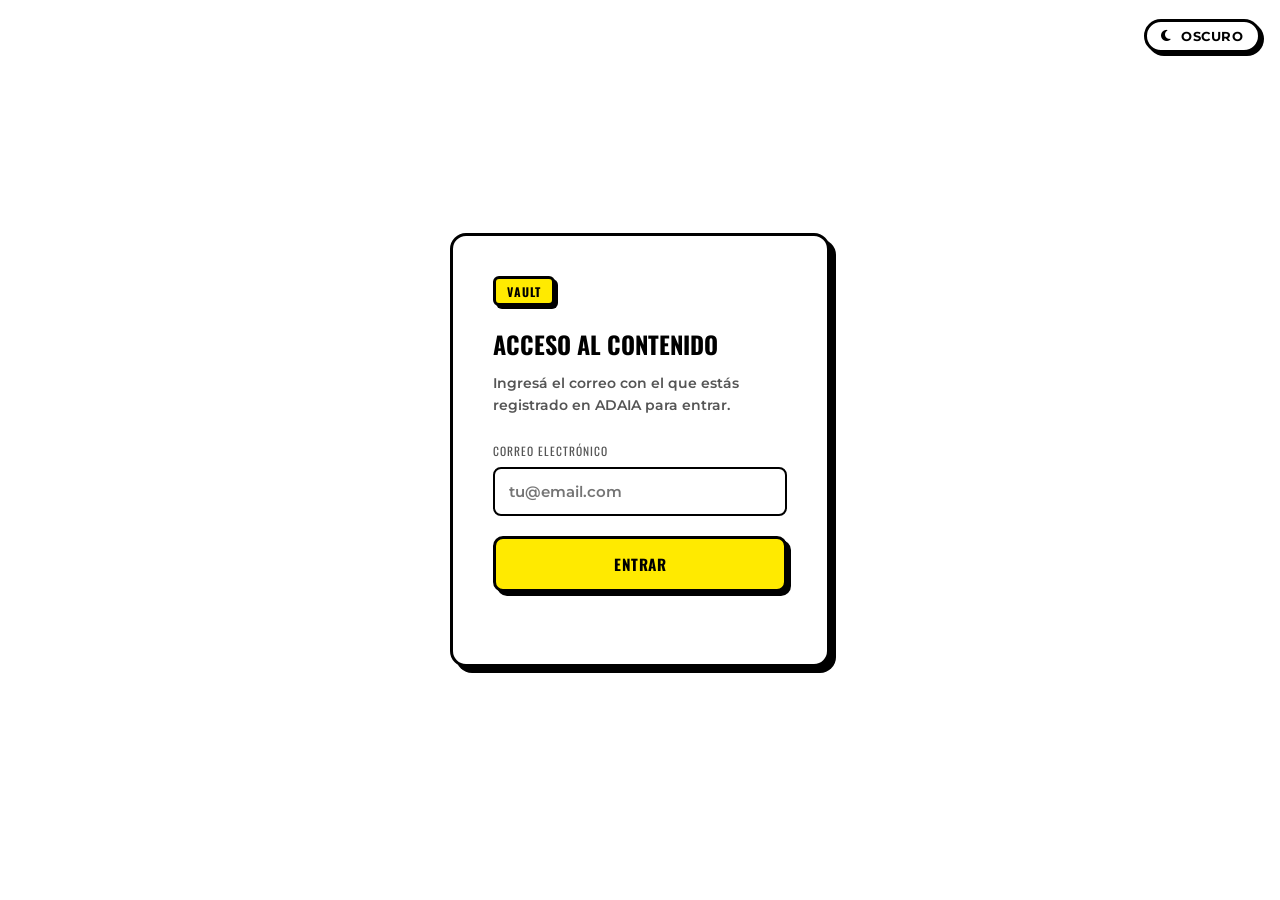
==== index.html @ 5170b453 "Mostrar aviso de acceso al redirigir sin sesión middleware.js agrega ?reason=auth al redirigir a log" ====
<!DOCTYPE html>
<html lang="es" data-theme="light">

<head>
    <meta charset="UTF-8">
    <meta name="viewport" content="width=device-width, initial-scale=1.0">
    <title>Acceso al contenido</title>
    <link rel="preconnect" href="https://fonts.googleapis.com">
    <link rel="preconnect" href="https://fonts.gstatic.com" crossorigin>
    <link href="https://fonts.googleapis.com/css2?family=Montserrat:wght@400;600;700&family=Oswald:wght@600;700&display=swap" rel="stylesheet">
    <link rel="stylesheet" href="https://cdnjs.cloudflare.com/ajax/libs/font-awesome/6.5.1/css/all.min.css">
    <style>
        :root {
            --bg-color: #ffffff;
            --card-bg: #ffffff;
            --panel-bg: #f5f5f5;
            --text-color: #000000;
            --text-muted: #555555;
            --accent-color: #ffea00;
            --accent-glow: rgba(255, 234, 0, 0.4);
            --border-color: #000000;
            --input-bg: #ffffff;
            --transition: all 0.2s cubic-bezier(0.16, 1, 0.3, 1);
        }

        html[data-theme="dark"] {
            --bg-color: #0d0d0d;
            --card-bg: #161616;
            --panel-bg: #1e1e1e;
            --text-color: #f2f2f2;
            --text-muted: #a3a3a3;
            --accent-color: #ffea00;
            --accent-glow: rgba(255, 234, 0, 0.22);
            --border-color: #f2f2f2;
            --input-bg: #101010;
        }

        * { margin: 0; padding: 0; box-sizing: border-box; }

        body {
            min-height: 100vh;
            display: flex; align-items: center; justify-content: center;
            background-color: var(--bg-color);
            color: var(--text-color);
            font-family: 'Montserrat', sans-serif;
            line-height: 1.6;
            padding: 1.5rem;
            transition: background-color 0.3s ease, color 0.3s ease;
        }

        h1 { font-family: 'Oswald', sans-serif; text-transform: uppercase; }

        .theme-toggle {
            position: fixed; top: 1.2rem; right: 1.2rem; width: auto;
            display: inline-flex; align-items: center; gap: 0.6rem;
            background: var(--card-bg); color: var(--text-color);
            border: 3px solid var(--border-color); border-radius: 999px;
            padding: 0.4rem 0.9rem; cursor: pointer;
            font-family: 'Montserrat', sans-serif; font-weight: 700; font-size: 0.8rem;
            box-shadow: 3px 3px 0px var(--border-color);
            transition: var(--transition);
        }
        .theme-toggle:hover { transform: translate(-2px, -2px); box-shadow: 5px 5px 0px var(--border-color); }
        .theme-toggle:active { transform: translate(1px, 1px); box-shadow: 2px 2px 0px var(--border-color); }

        .card {
            background: var(--card-bg); border: 3px solid var(--border-color); border-radius: 16px;
            box-shadow: 6px 6px 0px var(--border-color); padding: 2.5rem;
            max-width: 380px; width: 100%;
            transition: var(--transition);
        }

        .brand-badge {
            display: inline-block; background: var(--accent-color); color: #000;
            border: 3px solid var(--border-color); box-shadow: 3px 3px 0px var(--border-color);
            padding: 0.15rem 0.7rem; font-size: 0.75rem; border-radius: 6px;
            font-family: 'Oswald', sans-serif; font-weight: 700; letter-spacing: 1px;
            margin-bottom: 1.2rem;
        }

        .card h1 { font-size: 1.5rem; font-weight: 700; margin-bottom: 0.6rem; }
        .card p.sub { color: var(--text-muted); font-size: 0.9rem; font-weight: 600; margin-bottom: 1.6rem; line-height: 1.5; }

        label.field-label {
            font-family: 'Oswald', sans-serif; font-size: 0.72rem; letter-spacing: 1px;
            text-transform: uppercase; color: var(--text-muted); display: block; margin-bottom: 0.4rem;
        }

        input[type="email"] {
            width: 100%; background: var(--input-bg); color: var(--text-color);
            border: 2px solid var(--border-color); border-radius: 8px; padding: 0.8rem 0.9rem;
            font-family: 'Montserrat', sans-serif; font-size: 0.95rem; font-weight: 600;
            outline: none; transition: var(--transition); margin-bottom: 1.3rem;
        }
        input[type="email"]:focus { box-shadow: 3px 3px 0px var(--border-color); transform: translate(-1px, -1px); }

        button {
            width: 100%; background: var(--accent-color); color: #000; border: 3px solid var(--border-color);
            border-radius: 10px; padding: 0.85rem; font-family: 'Oswald', sans-serif; letter-spacing: 0.5px;
            font-weight: 700; font-size: 0.95rem; text-transform: uppercase; cursor: pointer;
            box-shadow: 4px 4px 0px var(--border-color); transition: var(--transition);
        }
        button:hover:not(:disabled) { transform: translate(-2px, -2px); box-shadow: 6px 6px 0px var(--border-color); }
        button:active:not(:disabled) { transform: translate(1px, 1px); box-shadow: 2px 2px 0px var(--border-color); }
        button:disabled { opacity: 0.6; cursor: default; box-shadow: 4px 4px 0px var(--border-color); transform: none; }

        .msg { margin-top: 1rem; font-size: 0.85rem; font-weight: 700; min-height: 1.2em; }
        .msg.error { color: #d1004d; }
        .msg.ok { color: #0a8f4c; }
        html[data-theme="dark"] .msg.error { color: #ff6b6b; }
        html[data-theme="dark"] .msg.ok { color: #7bd88f; }

        .auth-notice {
            display: flex; align-items: flex-start; gap: 0.7rem;
            background: var(--accent-glow); border: 2px solid var(--border-color);
            border-radius: 10px; padding: 0.9rem 1rem; margin-bottom: 1.4rem;
            font-size: 0.85rem; font-weight: 600; color: var(--text-color); line-height: 1.4;
        }
        .auth-notice i { color: #b38f00; margin-top: 0.15rem; flex-shrink: 0; }
        html[data-theme="dark"] .auth-notice i { color: var(--accent-color); }
    </style>
</head>

<body>

    <button class="theme-toggle" onclick="toggleTheme()" id="theme-btn">
        <i class="fas fa-moon" id="theme-icon"></i>
        <span id="theme-text">Oscuro</span>
    </button>

    <form class="card" id="loginForm">
        <span class="brand-badge">VAULT</span>
        <h1>Acceso al contenido</h1>
        <p class="sub">Ingresá el correo con el que estás registrado en ADAIA para entrar.</p>
        <div class="auth-notice" id="auth-notice" style="display:none;">
            <i class="fas fa-circle-info"></i>
            <span>Necesitás ingresar el correo electrónico con el que adquiriste ADAIA para poder acceder a los recursos.</span>
        </div>
        <label class="field-label" for="email">Correo electrónico</label>
        <input type="email" id="email" name="email" required autocomplete="email" placeholder="tu@email.com">
        <button type="submit" id="submitBtn">Entrar</button>
        <div class="msg" id="msg"></div>
    </form>

    <script>
        function toggleTheme() {
            const html = document.documentElement;
            const isDark = html.getAttribute('data-theme') === 'dark';
            html.setAttribute('data-theme', isDark ? 'light' : 'dark');
            const icon = document.getElementById('theme-icon');
            const text = document.getElementById('theme-text');
            if (isDark) {
                icon.className = 'fas fa-moon';
                text.textContent = 'Oscuro';
            } else {
                icon.className = 'fas fa-sun';
                text.textContent = 'Claro';
            }
        }

        const form = document.getElementById('loginForm');
        const msg = document.getElementById('msg');
        const btn = document.getElementById('submitBtn');
        const params = new URLSearchParams(window.location.search);
        const next = params.get('next') || '/recursos.html';

        if (params.get('reason') === 'auth') {
            document.getElementById('auth-notice').style.display = 'flex';
        }

        form.addEventListener('submit', async (e) => {
            e.preventDefault();
            const email = document.getElementById('email').value.trim();
            btn.disabled = true;
            msg.textContent = 'Verificando...';
            msg.className = 'msg';

            try {
                const res = await fetch('/api/login', {
                    method: 'POST',
                    headers: { 'Content-Type': 'application/json' },
                    body: JSON.stringify({ email }),
                });
                const data = await res.json();

                if (res.ok && data.ok) {
                    msg.textContent = 'Acceso concedido, redirigiendo...';
                    msg.className = 'msg ok';
                    window.location.href = next;
                } else {
                    msg.textContent = data.message || 'No se pudo verificar el acceso.';
                    msg.className = 'msg error';
                    btn.disabled = false;
                }
            } catch (err) {
                msg.textContent = 'Error de conexión, intentá de nuevo.';
                msg.className = 'msg error';
                btn.disabled = false;
            }
        });
    </script>
</body>
</html>
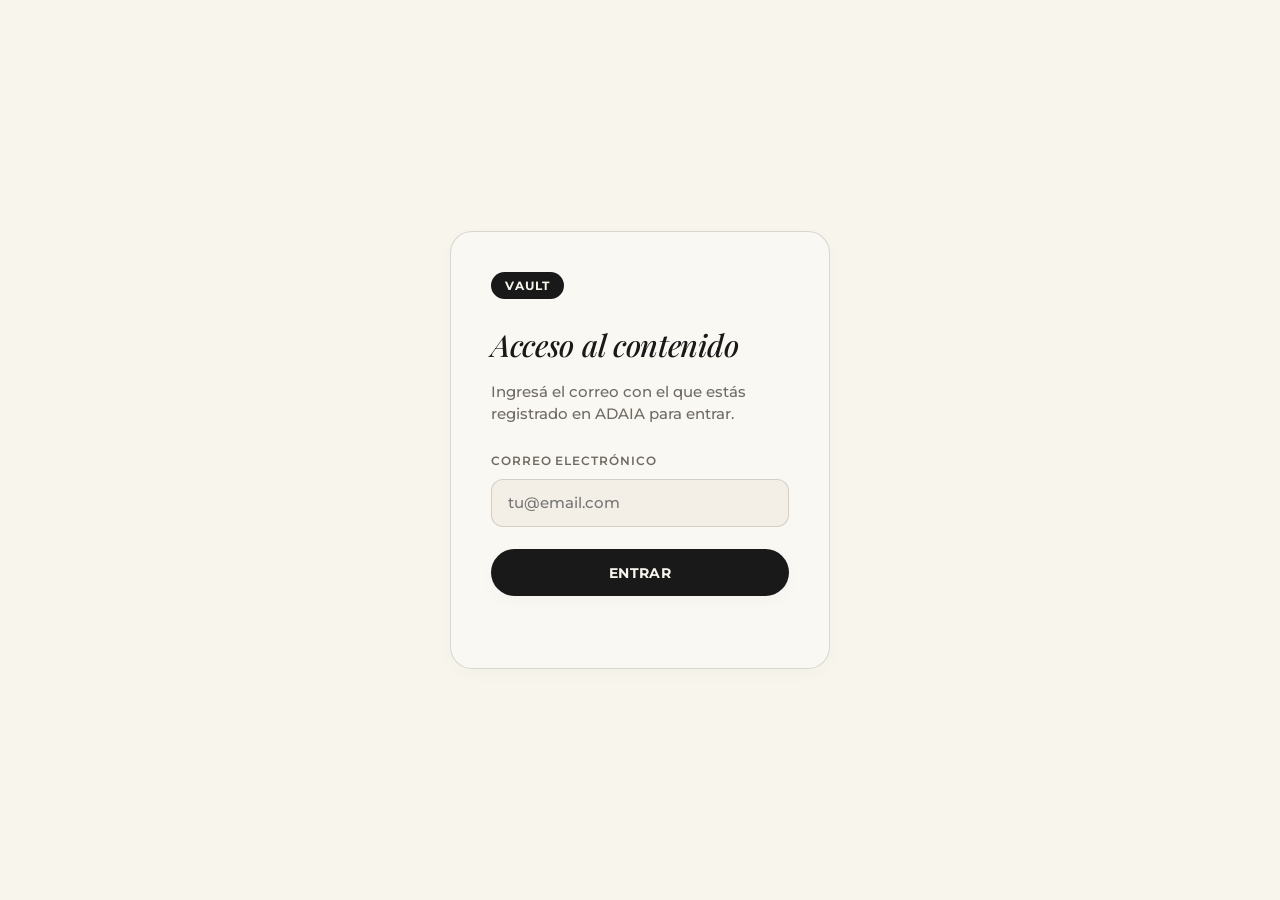
==== commit 1976ebaf: "Rebrand visual a identidad editorial premium (crema + charcoal) Reemplaza el estilo neobrutalista (b" ====
--- a/index.html
+++ b/index.html
@@ -1,5 +1,5 @@
 <!DOCTYPE html>
-<html lang="es" data-theme="light">
+<html lang="es">
 
 <head>
     <meta charset="UTF-8">
@@ -7,32 +7,27 @@
     <title>Acceso al contenido</title>
     <link rel="preconnect" href="https://fonts.googleapis.com">
     <link rel="preconnect" href="https://fonts.gstatic.com" crossorigin>
-    <link href="https://fonts.googleapis.com/css2?family=Montserrat:wght@400;600;700&family=Oswald:wght@600;700&display=swap" rel="stylesheet">
+    <link href="https://fonts.googleapis.com/css2?family=Montserrat:ital,wght@0,400;0,500;0,600;0,700;1,400&family=Playfair+Display:ital,wght@1,500;1,600&display=swap" rel="stylesheet">
     <link rel="stylesheet" href="https://cdnjs.cloudflare.com/ajax/libs/font-awesome/6.5.1/css/all.min.css">
     <style>
         :root {
-            --bg-color: #ffffff;
-            --card-bg: #ffffff;
-            --panel-bg: #f5f5f5;
-            --text-color: #000000;
-            --text-muted: #555555;
-            --accent-color: #ffea00;
-            --accent-glow: rgba(255, 234, 0, 0.4);
-            --border-color: #000000;
-            --input-bg: #ffffff;
-            --transition: all 0.2s cubic-bezier(0.16, 1, 0.3, 1);
-        }
+            --color-bg: #F8F5ED;
+            --color-bg-alt: #F3EFE6;
+            --color-surface: #FAF8F2;
+            --color-surface-alt: #E8E1D4;
+            --color-text: #191919;
+            --color-text-muted: #6F6B64;
+            --color-border: rgba(25, 25, 25, 0.70);
+            --color-border-soft: rgba(25, 25, 25, 0.15);
 
-        html[data-theme="dark"] {
-            --bg-color: #0d0d0d;
-            --card-bg: #161616;
-            --panel-bg: #1e1e1e;
-            --text-color: #f2f2f2;
-            --text-muted: #a3a3a3;
-            --accent-color: #ffea00;
-            --accent-glow: rgba(255, 234, 0, 0.22);
-            --border-color: #f2f2f2;
-            --input-bg: #101010;
+            --font-sans: 'Montserrat', sans-serif;
+            --font-serif: 'Playfair Display', serif;
+
+            --shadow-soft: 0 5px 18px rgba(0, 0, 0, 0.025);
+            --shadow-hover: 0 12px 28px rgba(0, 0, 0, 0.07);
+
+            --ease-premium: cubic-bezier(.22, 1, .36, 1);
+            --transition: all 250ms var(--ease-premium);
         }
 
         * { margin: 0; padding: 0; box-sizing: border-box; }
@@ -40,93 +35,74 @@
         body {
             min-height: 100vh;
             display: flex; align-items: center; justify-content: center;
-            background-color: var(--bg-color);
-            color: var(--text-color);
-            font-family: 'Montserrat', sans-serif;
+            background-color: var(--color-bg);
+            color: var(--color-text);
+            font-family: var(--font-sans);
             line-height: 1.6;
             padding: 1.5rem;
-            transition: background-color 0.3s ease, color 0.3s ease;
         }
 
-        h1 { font-family: 'Oswald', sans-serif; text-transform: uppercase; }
-
-        .theme-toggle {
-            position: fixed; top: 1.2rem; right: 1.2rem; width: auto;
-            display: inline-flex; align-items: center; gap: 0.6rem;
-            background: var(--card-bg); color: var(--text-color);
-            border: 3px solid var(--border-color); border-radius: 999px;
-            padding: 0.4rem 0.9rem; cursor: pointer;
-            font-family: 'Montserrat', sans-serif; font-weight: 700; font-size: 0.8rem;
-            box-shadow: 3px 3px 0px var(--border-color);
-            transition: var(--transition);
-        }
-        .theme-toggle:hover { transform: translate(-2px, -2px); box-shadow: 5px 5px 0px var(--border-color); }
-        .theme-toggle:active { transform: translate(1px, 1px); box-shadow: 2px 2px 0px var(--border-color); }
+        h1 { font-family: var(--font-serif); font-style: italic; font-weight: 500; }
 
         .card {
-            background: var(--card-bg); border: 3px solid var(--border-color); border-radius: 16px;
-            box-shadow: 6px 6px 0px var(--border-color); padding: 2.5rem;
+            background: var(--color-surface);
+            border: 1px solid var(--color-border-soft);
+            border-radius: 22px;
+            box-shadow: var(--shadow-soft);
+            padding: 2.5rem;
             max-width: 380px; width: 100%;
             transition: var(--transition);
         }
 
         .brand-badge {
-            display: inline-block; background: var(--accent-color); color: #000;
-            border: 3px solid var(--border-color); box-shadow: 3px 3px 0px var(--border-color);
-            padding: 0.15rem 0.7rem; font-size: 0.75rem; border-radius: 6px;
-            font-family: 'Oswald', sans-serif; font-weight: 700; letter-spacing: 1px;
-            margin-bottom: 1.2rem;
+            display: inline-block; background: var(--color-text); color: var(--color-bg);
+            padding: 4px 14px; font-size: 12px; border-radius: 999px;
+            font-family: var(--font-sans); font-weight: 700; letter-spacing: 0.08em;
+            text-transform: uppercase;
+            margin-bottom: 1.4rem;
         }
 
-        .card h1 { font-size: 1.5rem; font-weight: 700; margin-bottom: 0.6rem; }
-        .card p.sub { color: var(--text-muted); font-size: 0.9rem; font-weight: 600; margin-bottom: 1.6rem; line-height: 1.5; }
+        .card h1 { font-size: 1.9rem; margin-bottom: 0.7rem; letter-spacing: -0.01em; }
+        .card p.sub { color: var(--color-text-muted); font-size: 0.92rem; font-weight: 500; margin-bottom: 1.7rem; line-height: 1.5; }
 
         label.field-label {
-            font-family: 'Oswald', sans-serif; font-size: 0.72rem; letter-spacing: 1px;
-            text-transform: uppercase; color: var(--text-muted); display: block; margin-bottom: 0.4rem;
+            font-family: var(--font-sans); font-size: 0.72rem; letter-spacing: 0.08em;
+            text-transform: uppercase; font-weight: 600; color: var(--color-text-muted); display: block; margin-bottom: 0.5rem;
         }
 
         input[type="email"] {
-            width: 100%; background: var(--input-bg); color: var(--text-color);
-            border: 2px solid var(--border-color); border-radius: 8px; padding: 0.8rem 0.9rem;
-            font-family: 'Montserrat', sans-serif; font-size: 0.95rem; font-weight: 600;
-            outline: none; transition: var(--transition); margin-bottom: 1.3rem;
+            width: 100%; background: var(--color-bg-alt); color: var(--color-text);
+            border: 1px solid var(--color-border-soft); border-radius: 12px; padding: 0.85rem 1rem;
+            font-family: var(--font-sans); font-size: 0.95rem; font-weight: 500;
+            outline: none; transition: var(--transition); margin-bottom: 1.4rem;
         }
-        input[type="email"]:focus { box-shadow: 3px 3px 0px var(--border-color); transform: translate(-1px, -1px); }
+        input[type="email"]:focus { border-color: var(--color-text); background: var(--color-surface); }
 
         button {
-            width: 100%; background: var(--accent-color); color: #000; border: 3px solid var(--border-color);
-            border-radius: 10px; padding: 0.85rem; font-family: 'Oswald', sans-serif; letter-spacing: 0.5px;
-            font-weight: 700; font-size: 0.95rem; text-transform: uppercase; cursor: pointer;
-            box-shadow: 4px 4px 0px var(--border-color); transition: var(--transition);
+            width: 100%; background: var(--color-text); color: var(--color-bg); border: none;
+            border-radius: 999px; padding: 0.9rem; font-family: var(--font-sans); letter-spacing: 0.03em;
+            font-weight: 700; font-size: 0.9rem; text-transform: uppercase; cursor: pointer;
+            box-shadow: var(--shadow-soft); transition: var(--transition);
         }
-        button:hover:not(:disabled) { transform: translate(-2px, -2px); box-shadow: 6px 6px 0px var(--border-color); }
-        button:active:not(:disabled) { transform: translate(1px, 1px); box-shadow: 2px 2px 0px var(--border-color); }
-        button:disabled { opacity: 0.6; cursor: default; box-shadow: 4px 4px 0px var(--border-color); transform: none; }
+        button:hover:not(:disabled) { transform: translateY(-3px); box-shadow: var(--shadow-hover); }
+        button:active:not(:disabled) { transform: translateY(-1px); }
+        button:disabled { opacity: 0.55; cursor: default; transform: none; }
 
-        .msg { margin-top: 1rem; font-size: 0.85rem; font-weight: 700; min-height: 1.2em; }
-        .msg.error { color: #d1004d; }
-        .msg.ok { color: #0a8f4c; }
-        html[data-theme="dark"] .msg.error { color: #ff6b6b; }
-        html[data-theme="dark"] .msg.ok { color: #7bd88f; }
+        .msg { margin-top: 1rem; font-size: 0.85rem; font-weight: 600; min-height: 1.2em; }
+        .msg.error { color: #b3253f; }
+        .msg.ok { color: #2f7a4f; }
 
         .auth-notice {
             display: flex; align-items: flex-start; gap: 0.7rem;
-            background: var(--accent-glow); border: 2px solid var(--border-color);
-            border-radius: 10px; padding: 0.9rem 1rem; margin-bottom: 1.4rem;
-            font-size: 0.85rem; font-weight: 600; color: var(--text-color); line-height: 1.4;
+            background: var(--color-surface-alt); border: 1px solid var(--color-border-soft);
+            border-radius: 12px; padding: 0.9rem 1rem; margin-bottom: 1.5rem;
+            font-size: 0.85rem; font-weight: 500; color: var(--color-text); line-height: 1.4;
         }
-        .auth-notice i { color: #b38f00; margin-top: 0.15rem; flex-shrink: 0; }
-        html[data-theme="dark"] .auth-notice i { color: var(--accent-color); }
+        .auth-notice i { color: var(--color-text-muted); margin-top: 0.15rem; flex-shrink: 0; }
     </style>
 </head>
 
 <body>
-
-    <button class="theme-toggle" onclick="toggleTheme()" id="theme-btn">
-        <i class="fas fa-moon" id="theme-icon"></i>
-        <span id="theme-text">Oscuro</span>
-    </button>
 
     <form class="card" id="loginForm">
         <span class="brand-badge">VAULT</span>
@@ -143,21 +119,6 @@
     </form>
 
     <script>
-        function toggleTheme() {
-            const html = document.documentElement;
-            const isDark = html.getAttribute('data-theme') === 'dark';
-            html.setAttribute('data-theme', isDark ? 'light' : 'dark');
-            const icon = document.getElementById('theme-icon');
-            const text = document.getElementById('theme-text');
-            if (isDark) {
-                icon.className = 'fas fa-moon';
-                text.textContent = 'Oscuro';
-            } else {
-                icon.className = 'fas fa-sun';
-                text.textContent = 'Claro';
-            }
-        }
-
         const form = document.getElementById('loginForm');
         const msg = document.getElementById('msg');
         const btn = document.getElementById('submitBtn');
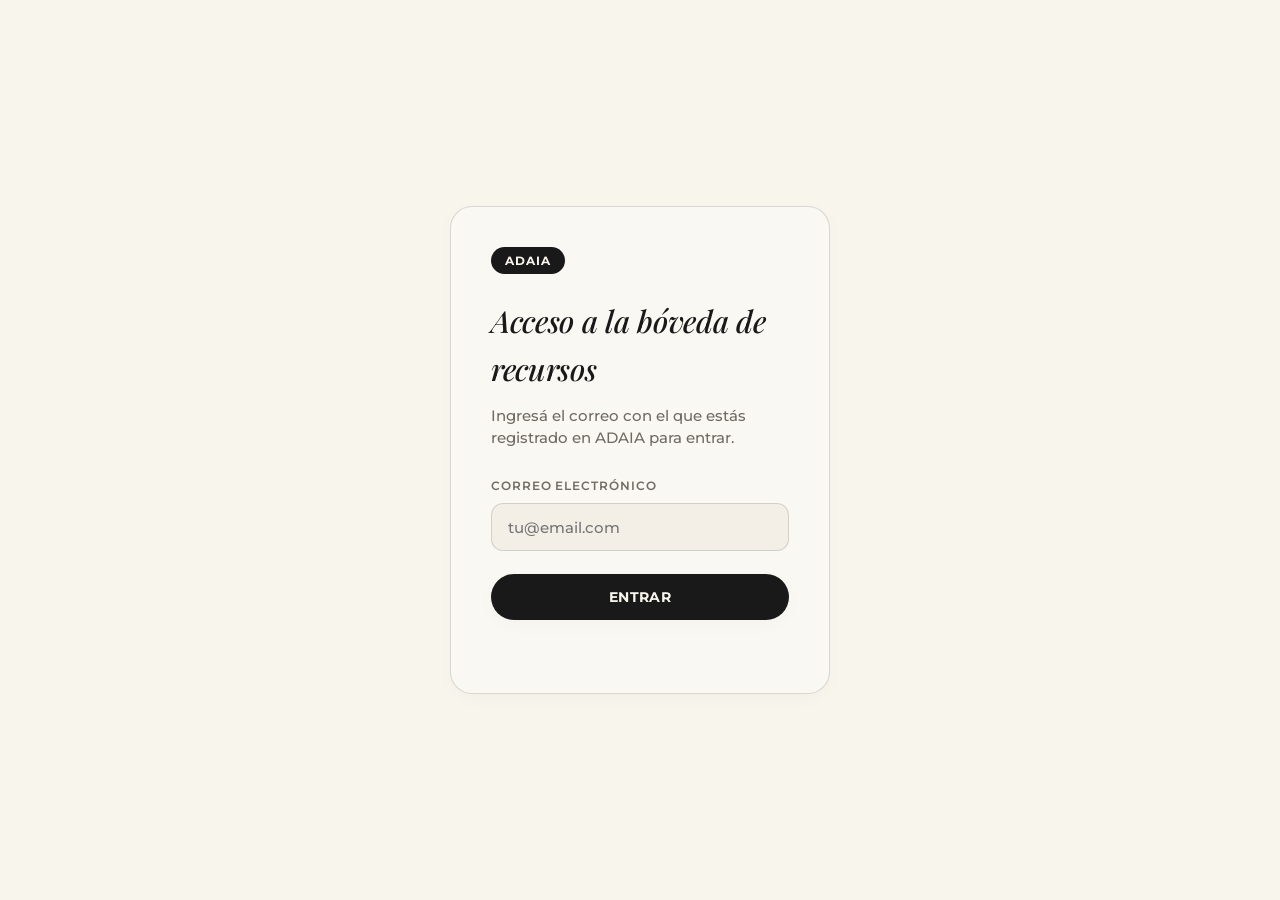
==== commit 04e3ba82: "Actualizar branding de index.html a ADAIA Co-Authored-By: Claude Sonnet 5 <noreply@anthropic.com>" ====
--- a/index.html
+++ b/index.html
@@ -7,7 +7,9 @@
     <title>Acceso al contenido</title>
     <link rel="preconnect" href="https://fonts.googleapis.com">
     <link rel="preconnect" href="https://fonts.gstatic.com" crossorigin>
-    <link href="https://fonts.googleapis.com/css2?family=Montserrat:ital,wght@0,400;0,500;0,600;0,700;1,400&family=Playfair+Display:ital,wght@1,500;1,600&display=swap" rel="stylesheet">
+    <link
+        href="https://fonts.googleapis.com/css2?family=Montserrat:ital,wght@0,400;0,500;0,600;0,700;1,400&family=Playfair+Display:ital,wght@1,500;1,600&display=swap"
+        rel="stylesheet">
     <link rel="stylesheet" href="https://cdnjs.cloudflare.com/ajax/libs/font-awesome/6.5.1/css/all.min.css">
     <style>
         :root {
@@ -30,11 +32,17 @@
             --transition: all 250ms var(--ease-premium);
         }
 
-        * { margin: 0; padding: 0; box-sizing: border-box; }
+        * {
+            margin: 0;
+            padding: 0;
+            box-sizing: border-box;
+        }
 
         body {
             min-height: 100vh;
-            display: flex; align-items: center; justify-content: center;
+            display: flex;
+            align-items: center;
+            justify-content: center;
             background-color: var(--color-bg);
             color: var(--color-text);
             font-family: var(--font-sans);
@@ -42,7 +50,11 @@
             padding: 1.5rem;
         }
 
-        h1 { font-family: var(--font-serif); font-style: italic; font-weight: 500; }
+        h1 {
+            font-family: var(--font-serif);
+            font-style: italic;
+            font-weight: 500;
+        }
 
         .card {
             background: var(--color-surface);
@@ -50,67 +62,150 @@
             border-radius: 22px;
             box-shadow: var(--shadow-soft);
             padding: 2.5rem;
-            max-width: 380px; width: 100%;
+            max-width: 380px;
+            width: 100%;
             transition: var(--transition);
         }
 
         .brand-badge {
-            display: inline-block; background: var(--color-text); color: var(--color-bg);
-            padding: 4px 14px; font-size: 12px; border-radius: 999px;
-            font-family: var(--font-sans); font-weight: 700; letter-spacing: 0.08em;
+            display: inline-block;
+            background: var(--color-text);
+            color: var(--color-bg);
+            padding: 4px 14px;
+            font-size: 12px;
+            border-radius: 999px;
+            font-family: var(--font-sans);
+            font-weight: 700;
+            letter-spacing: 0.08em;
             text-transform: uppercase;
             margin-bottom: 1.4rem;
         }
 
-        .card h1 { font-size: 1.9rem; margin-bottom: 0.7rem; letter-spacing: -0.01em; }
-        .card p.sub { color: var(--color-text-muted); font-size: 0.92rem; font-weight: 500; margin-bottom: 1.7rem; line-height: 1.5; }
+        .card h1 {
+            font-size: 1.9rem;
+            margin-bottom: 0.7rem;
+            letter-spacing: -0.01em;
+        }
+
+        .card p.sub {
+            color: var(--color-text-muted);
+            font-size: 0.92rem;
+            font-weight: 500;
+            margin-bottom: 1.7rem;
+            line-height: 1.5;
+        }
 
         label.field-label {
-            font-family: var(--font-sans); font-size: 0.72rem; letter-spacing: 0.08em;
-            text-transform: uppercase; font-weight: 600; color: var(--color-text-muted); display: block; margin-bottom: 0.5rem;
+            font-family: var(--font-sans);
+            font-size: 0.72rem;
+            letter-spacing: 0.08em;
+            text-transform: uppercase;
+            font-weight: 600;
+            color: var(--color-text-muted);
+            display: block;
+            margin-bottom: 0.5rem;
         }
 
         input[type="email"] {
-            width: 100%; background: var(--color-bg-alt); color: var(--color-text);
-            border: 1px solid var(--color-border-soft); border-radius: 12px; padding: 0.85rem 1rem;
-            font-family: var(--font-sans); font-size: 0.95rem; font-weight: 500;
-            outline: none; transition: var(--transition); margin-bottom: 1.4rem;
-        }
-        input[type="email"]:focus { border-color: var(--color-text); background: var(--color-surface); }
+            width: 100%;
+            background: var(--color-bg-alt);
+            color: var(--color-text);
+            border: 1px solid var(--color-border-soft);
+            border-radius: 12px;
+            padding: 0.85rem 1rem;
+            font-family: var(--font-sans);
+            font-size: 0.95rem;
+            font-weight: 500;
+            outline: none;
+            transition: var(--transition);
+            margin-bottom: 1.4rem;
+        }
+
+        input[type="email"]:focus {
+            border-color: var(--color-text);
+            background: var(--color-surface);
+        }
 
         button {
-            width: 100%; background: var(--color-text); color: var(--color-bg); border: none;
-            border-radius: 999px; padding: 0.9rem; font-family: var(--font-sans); letter-spacing: 0.03em;
-            font-weight: 700; font-size: 0.9rem; text-transform: uppercase; cursor: pointer;
-            box-shadow: var(--shadow-soft); transition: var(--transition);
-        }
-        button:hover:not(:disabled) { transform: translateY(-3px); box-shadow: var(--shadow-hover); }
-        button:active:not(:disabled) { transform: translateY(-1px); }
-        button:disabled { opacity: 0.55; cursor: default; transform: none; }
-
-        .msg { margin-top: 1rem; font-size: 0.85rem; font-weight: 600; min-height: 1.2em; }
-        .msg.error { color: #b3253f; }
-        .msg.ok { color: #2f7a4f; }
+            width: 100%;
+            background: var(--color-text);
+            color: var(--color-bg);
+            border: none;
+            border-radius: 999px;
+            padding: 0.9rem;
+            font-family: var(--font-sans);
+            letter-spacing: 0.03em;
+            font-weight: 700;
+            font-size: 0.9rem;
+            text-transform: uppercase;
+            cursor: pointer;
+            box-shadow: var(--shadow-soft);
+            transition: var(--transition);
+        }
+
+        button:hover:not(:disabled) {
+            transform: translateY(-3px);
+            box-shadow: var(--shadow-hover);
+        }
+
+        button:active:not(:disabled) {
+            transform: translateY(-1px);
+        }
+
+        button:disabled {
+            opacity: 0.55;
+            cursor: default;
+            transform: none;
+        }
+
+        .msg {
+            margin-top: 1rem;
+            font-size: 0.85rem;
+            font-weight: 600;
+            min-height: 1.2em;
+        }
+
+        .msg.error {
+            color: #b3253f;
+        }
+
+        .msg.ok {
+            color: #2f7a4f;
+        }
 
         .auth-notice {
-            display: flex; align-items: flex-start; gap: 0.7rem;
-            background: var(--color-surface-alt); border: 1px solid var(--color-border-soft);
-            border-radius: 12px; padding: 0.9rem 1rem; margin-bottom: 1.5rem;
-            font-size: 0.85rem; font-weight: 500; color: var(--color-text); line-height: 1.4;
-        }
-        .auth-notice i { color: var(--color-text-muted); margin-top: 0.15rem; flex-shrink: 0; }
+            display: flex;
+            align-items: flex-start;
+            gap: 0.7rem;
+            background: var(--color-surface-alt);
+            border: 1px solid var(--color-border-soft);
+            border-radius: 12px;
+            padding: 0.9rem 1rem;
+            margin-bottom: 1.5rem;
+            font-size: 0.85rem;
+            font-weight: 500;
+            color: var(--color-text);
+            line-height: 1.4;
+        }
+
+        .auth-notice i {
+            color: var(--color-text-muted);
+            margin-top: 0.15rem;
+            flex-shrink: 0;
+        }
     </style>
 </head>
 
 <body>
 
     <form class="card" id="loginForm">
-        <span class="brand-badge">VAULT</span>
-        <h1>Acceso al contenido</h1>
+        <span class="brand-badge">ADAIA</span>
+        <h1>Acceso a la bóveda de recursos</h1>
         <p class="sub">Ingresá el correo con el que estás registrado en ADAIA para entrar.</p>
         <div class="auth-notice" id="auth-notice" style="display:none;">
             <i class="fas fa-circle-info"></i>
-            <span>Necesitás ingresar el correo electrónico con el que adquiriste ADAIA para poder acceder a los recursos.</span>
+            <span>Necesitás ingresar el correo electrónico con el que adquiriste ADAIA para poder acceder a los
+                recursos.</span>
         </div>
         <label class="field-label" for="email">Correo electrónico</label>
         <input type="email" id="email" name="email" required autocomplete="email" placeholder="tu@email.com">
@@ -161,4 +256,5 @@
         });
     </script>
 </body>
-</html>
+
+</html>
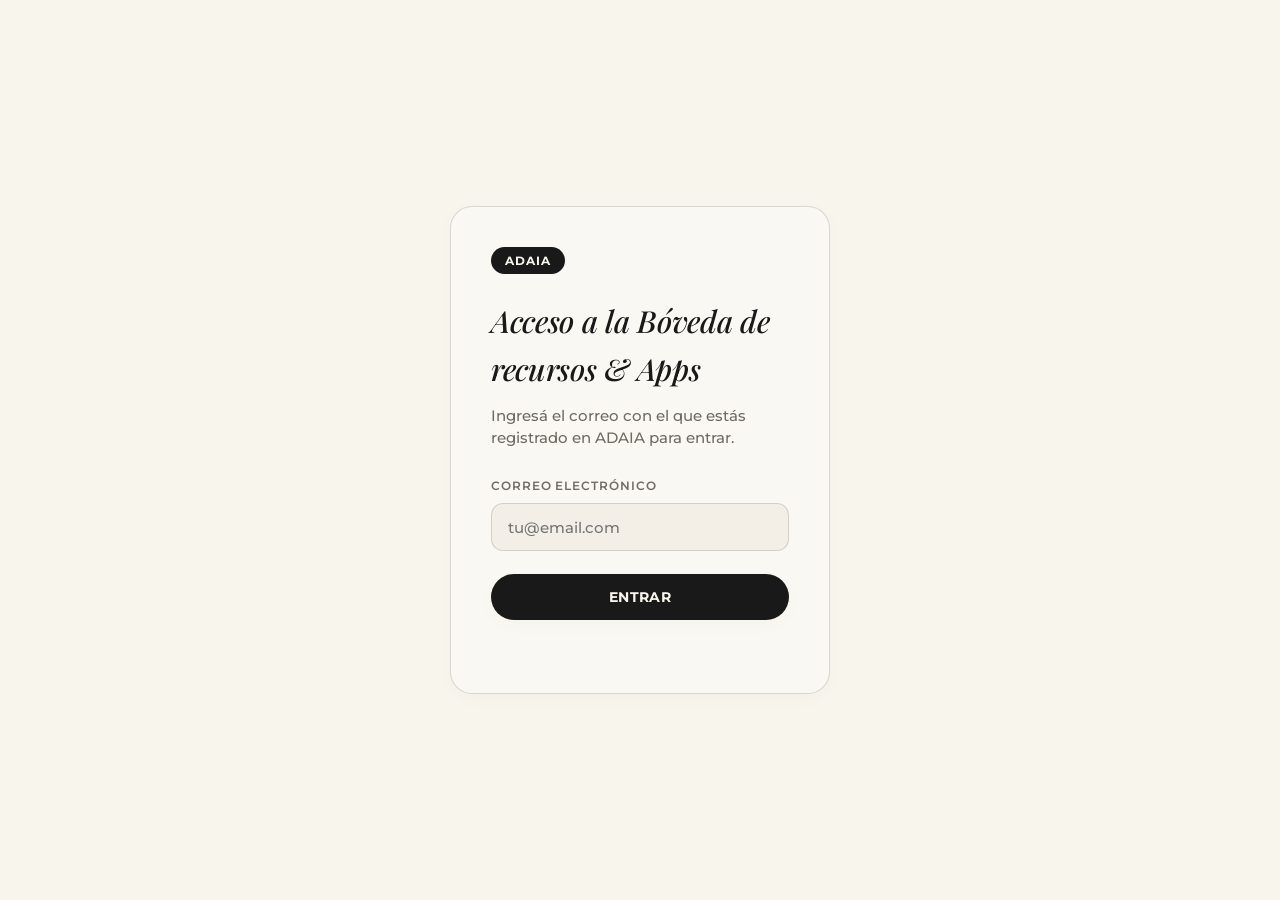
==== commit 0e86df4d: "Renombrar a Bóveda de recursos & Apps y agregar sección Skills de ADAIA - Nuevo nombre en recursos.h" ====
--- a/index.html
+++ b/index.html
@@ -11,27 +11,8 @@
         href="https://fonts.googleapis.com/css2?family=Montserrat:ital,wght@0,400;0,500;0,600;0,700;1,400&family=Playfair+Display:ital,wght@1,500;1,600&display=swap"
         rel="stylesheet">
     <link rel="stylesheet" href="https://cdnjs.cloudflare.com/ajax/libs/font-awesome/6.5.1/css/all.min.css">
+    <link rel="stylesheet" href="design-tokens-ailencatriel.css">
     <style>
-        :root {
-            --color-bg: #F8F5ED;
-            --color-bg-alt: #F3EFE6;
-            --color-surface: #FAF8F2;
-            --color-surface-alt: #E8E1D4;
-            --color-text: #191919;
-            --color-text-muted: #6F6B64;
-            --color-border: rgba(25, 25, 25, 0.70);
-            --color-border-soft: rgba(25, 25, 25, 0.15);
-
-            --font-sans: 'Montserrat', sans-serif;
-            --font-serif: 'Playfair Display', serif;
-
-            --shadow-soft: 0 5px 18px rgba(0, 0, 0, 0.025);
-            --shadow-hover: 0 12px 28px rgba(0, 0, 0, 0.07);
-
-            --ease-premium: cubic-bezier(.22, 1, .36, 1);
-            --transition: all 250ms var(--ease-premium);
-        }
-
         * {
             margin: 0;
             padding: 0;
@@ -200,7 +181,7 @@
 
     <form class="card" id="loginForm">
         <span class="brand-badge">ADAIA</span>
-        <h1>Acceso a la bóveda de recursos</h1>
+        <h1>Acceso a la Bóveda de recursos &amp; Apps</h1>
         <p class="sub">Ingresá el correo con el que estás registrado en ADAIA para entrar.</p>
         <div class="auth-notice" id="auth-notice" style="display:none;">
             <i class="fas fa-circle-info"></i>
--- a/design-tokens-ailencatriel.css
+++ b/design-tokens-ailencatriel.css
@@ -0,0 +1,205 @@
+/* Design tokens — ailencatriel.com (estilo editorial premium: crema + charcoal) */
+:root {
+  /* Color */
+  --color-bg: #F8F5ED;
+  --color-bg-alt: #F3EFE6;
+  --color-surface: #FAF8F2;
+  --color-surface-alt: #E8E1D4;
+  --color-text: #191919;
+  --color-text-muted: #6F6B64;
+  --color-border: rgba(25, 25, 25, 0.70);
+  --color-border-soft: rgba(25, 25, 25, 0.15);
+
+  /* Tipografía */
+  --font-sans: 'Montserrat', sans-serif;
+  --font-serif: 'Playfair Display', serif;
+  --fw-regular: 400;
+  --fw-medium: 500;
+  --fw-semibold: 600;
+  --fw-bold: 700;
+  --fs-heading-xl: clamp(36px, 8vw, 52px);
+  --fs-body: 16px;
+  --fs-label: 12px;
+  --ls-label: 0.08em;
+
+  /* Bordes */
+  --border-width: 1px;
+  --radius-card: 22px;
+  --radius-pill: 999px;
+
+  /* Sombras suaves (editorial, sin dureza) */
+  --shadow-soft: 0 5px 18px rgba(0, 0, 0, 0.025);
+  --shadow-hover: 0 12px 28px rgba(0, 0, 0, 0.07);
+
+  /* Movimiento */
+  --ease-premium: cubic-bezier(.22, 1, .36, 1);
+  --transition: all 250ms var(--ease-premium);
+
+  /* Espaciado */
+  --space-card-padding: 1.7rem 1.9rem;
+  --space-section-gap: 24px;
+}
+
+/* Componente: link-card (botón de link-in-bio editorial) */
+.link-card {
+  position: relative;
+  overflow: hidden;
+  display: flex;
+  align-items: center;
+  justify-content: space-between;
+  gap: 1rem;
+  background: rgba(255, 255, 255, 0.25);
+  color: var(--color-text);
+  border: var(--border-width) solid var(--color-border);
+  border-radius: var(--radius-card);
+  box-shadow: var(--shadow-soft);
+  padding: var(--space-card-padding);
+  font-family: var(--font-sans);
+  font-weight: var(--fw-semibold);
+  font-size: 0.92rem;
+  text-transform: uppercase;
+  letter-spacing: 0.03em;
+  text-decoration: none;
+  transition: transform 300ms var(--ease-premium), background 300ms var(--ease-premium),
+    box-shadow 300ms var(--ease-premium), border-color 300ms var(--ease-premium);
+}
+
+/* Línea editorial que aparece de izquierda a derecha al hover */
+.link-card::after {
+  content: "";
+  position: absolute;
+  left: 0;
+  bottom: 0;
+  height: 1px;
+  width: 0%;
+  background: rgba(25, 25, 25, 0.35);
+  transition: width 350ms var(--ease-premium);
+}
+
+.link-card:hover {
+  background: var(--color-surface);
+  border-color: var(--color-text);
+  transform: translateY(-4px);
+  box-shadow: var(--shadow-hover);
+}
+
+.link-card:hover::after {
+  width: 100%;
+}
+
+.link-card:active {
+  transform: translateY(-1px);
+}
+
+.link-card--highlight {
+  background: var(--color-surface-alt);
+}
+
+/* Componente: badge (ej. "PRÓXIMAMENTE") */
+.badge {
+  display: inline-block;
+  background: var(--color-text);
+  color: var(--color-bg);
+  border-radius: var(--radius-pill);
+  font-family: var(--font-sans);
+  font-weight: var(--fw-bold);
+  font-size: var(--fs-label);
+  letter-spacing: var(--ls-label);
+  text-transform: uppercase;
+  padding: 4px 14px;
+}
+
+/* Componente: avatar (foto de perfil circular) */
+.avatar {
+  border-radius: 50%;
+  border: var(--border-width) solid rgba(25, 25, 25, 0.75);
+  box-shadow: 0 12px 30px rgba(0, 0, 0, 0.08);
+}
+
+/* Anillo exterior fino y sutil detrás del avatar */
+.avatar-ring {
+  border: 1px solid var(--color-border-soft);
+  border-radius: 50%;
+}
+
+/* Componente: botón de icono social */
+.social-icon-button {
+  display: inline-flex;
+  align-items: center;
+  justify-content: center;
+  width: 54px;
+  height: 54px;
+  border-radius: 50%;
+  border: 1px solid var(--color-text);
+  background: transparent;
+  color: var(--color-text);
+  transition: var(--transition);
+}
+
+.social-icon-button:hover {
+  background: var(--color-text);
+  color: var(--color-bg);
+  transform: translateY(-4px);
+  box-shadow: var(--shadow-hover);
+}
+
+.social-icon-button:active {
+  transform: translateY(-1px) scale(0.97);
+}
+
+/* Encabezado principal editorial (username / títulos hero) */
+.heading-xl {
+  font-family: var(--font-serif);
+  font-style: italic;
+  font-weight: var(--fw-medium);
+  font-size: var(--fs-heading-xl);
+  color: var(--color-text);
+  letter-spacing: -0.01em;
+}
+
+/* Kicker / eyebrow: pequeño label tracked encima de un título */
+.eyebrow {
+  display: inline-block;
+  font-family: var(--font-sans);
+  font-weight: var(--fw-semibold);
+  font-size: 0.75rem;
+  letter-spacing: 0.2em;
+  text-transform: uppercase;
+  color: var(--color-text-muted);
+}
+
+/* Línea divisoria fina (debajo del username, entre secciones) */
+.divider {
+  width: 70px;
+  height: 1px;
+  background: var(--color-text);
+  opacity: 0.35;
+  margin: 28px auto 0;
+}
+
+/* Par título/subtítulo dentro de una link-card (sans uppercase + serif itálica) */
+.card-title {
+  font-family: var(--font-sans);
+  font-weight: var(--fw-semibold);
+  font-size: 0.92rem;
+  text-transform: uppercase;
+  letter-spacing: 0.06em;
+  line-height: 1.2;
+}
+
+.card-subtitle {
+  font-family: var(--font-serif);
+  font-style: italic;
+  font-weight: var(--fw-regular);
+  font-size: 0.95rem;
+  color: rgba(25, 25, 25, 0.65);
+}
+
+/* Foco accesible consistente en toda la marca */
+a:focus-visible,
+button:focus-visible,
+.link-card:focus-visible,
+.social-icon-button:focus-visible {
+  outline: 2px solid var(--color-text);
+  outline-offset: 4px;
+}
